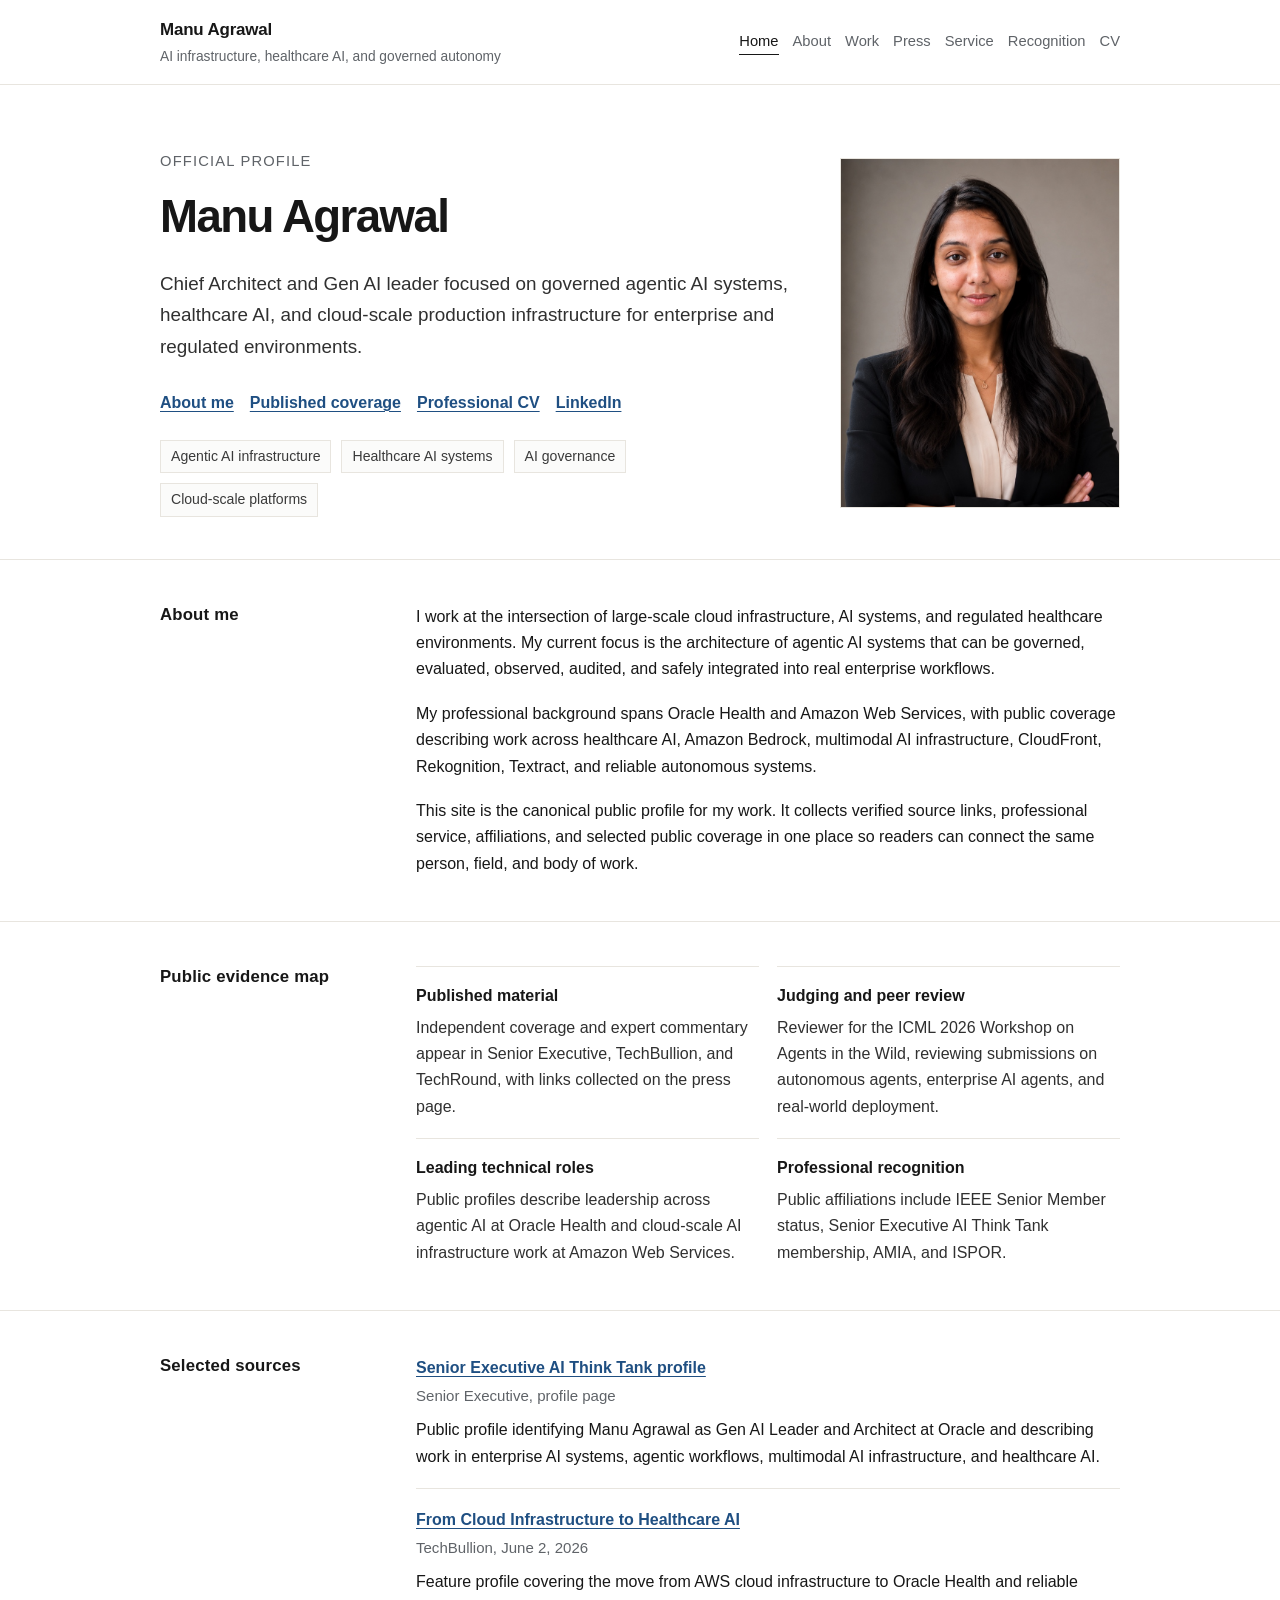
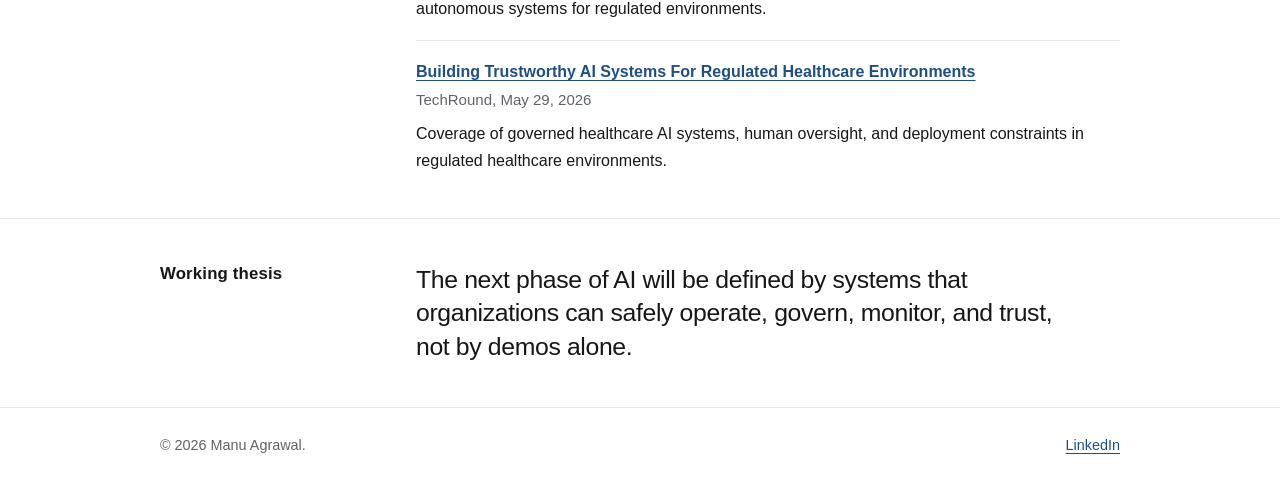
==== index.html @ 9ea57ed4 "updating style and content" ====
<!doctype html>
<html lang="en">
<head>
  <meta charset="utf-8">
  <meta name="viewport" content="width=device-width, initial-scale=1">
  <title>Manu Agrawal | AI Infrastructure, Agentic AI, and Healthcare AI</title>
  <meta name="description" content="Official profile of Manu Agrawal, Chief Architect and Gen AI leader focused on governed agentic AI systems, healthcare AI, cloud infrastructure, and trustworthy enterprise AI deployment.">
  <link rel="canonical" href="https://manuagrawal.com/">
  <meta name="robots" content="index, follow, max-snippet:-1, max-image-preview:large, max-video-preview:-1">
  <meta property="og:type" content="profile">
  <meta property="og:site_name" content="Manu Agrawal">
  <meta property="og:title" content="Manu Agrawal | AI Infrastructure, Agentic AI, and Healthcare AI">
  <meta property="og:description" content="Official profile of Manu Agrawal, Chief Architect and Gen AI leader focused on governed agentic AI systems, healthcare AI, cloud infrastructure, and trustworthy enterprise AI deployment.">
  <meta property="og:url" content="https://manuagrawal.com/">
  <meta name="twitter:card" content="summary">
  <meta name="twitter:title" content="Manu Agrawal | AI Infrastructure, Agentic AI, and Healthcare AI">
  <meta name="twitter:description" content="Official profile of Manu Agrawal, Chief Architect and Gen AI leader focused on governed agentic AI systems, healthcare AI, cloud infrastructure, and trustworthy enterprise AI deployment.">
  <style data-critical-css>
:root {
  --bg: #ffffff;
  --paper: #fbfbfa;
  --ink: #171717;
  --muted: #5f6368;
  --line: #e8e5df;
  --line-strong: #d7d2c8;
  --link: #1f4f82;
  --max: 960px;
  --measure: 720px;
}

* { box-sizing: border-box; }
html { color-scheme: light; }
body {
  margin: 0;
  font-family: -apple-system, BlinkMacSystemFont, "Segoe UI", Roboto, Helvetica, Arial, sans-serif;
  background: var(--bg);
  color: var(--ink);
  line-height: 1.65;
  text-rendering: optimizeLegibility;
  -webkit-font-smoothing: antialiased;
}

a { color: var(--link); text-decoration-thickness: 0.08em; text-underline-offset: 0.18em; }
a:hover { text-decoration-thickness: 0.12em; }

.container { width: min(var(--max), calc(100% - 40px)); margin: 0 auto; }
.skip-link {
  position: absolute;
  top: 8px;
  left: -999px;
  padding: 8px 12px;
  background: var(--ink);
  color: #fff;
  z-index: 10;
}
.skip-link:focus { left: 8px; }

.site-header {
  border-bottom: 1px solid var(--line);
  background: rgba(255, 255, 255, 0.96);
}
.header-inner {
  min-height: 84px;
  display: flex;
  align-items: center;
  justify-content: space-between;
  gap: 28px;
}
.brand {
  color: var(--ink);
  text-decoration: none;
  display: grid;
  gap: 2px;
  min-width: 260px;
}
.brand strong {
  font-size: 1.06rem;
  letter-spacing: -0.01em;
  font-weight: 650;
}
.brand span {
  font-size: 0.86rem;
  color: var(--muted);
}
.nav {
  display: flex;
  flex-wrap: wrap;
  justify-content: flex-end;
  gap: 14px;
  font-size: 0.92rem;
}
.nav a {
  color: var(--muted);
  text-decoration: none;
}
.nav a:hover,
.nav a.active {
  color: var(--ink);
}
.nav a.active {
  border-bottom: 1px solid var(--ink);
}

.hero {
  padding: 64px 0 42px;
  border-bottom: 1px solid var(--line);
}
.hero-profile {
  display: grid;
  grid-template-columns: minmax(0, 1fr) 280px;
  gap: 52px;
  align-items: center;
}
.profile-photo {
  margin: 0;
}
.profile-photo img {
  display: block;
  width: 100%;
  aspect-ratio: 4 / 5;
  object-fit: cover;
  object-position: 40% top;
  border: 1px solid var(--line);
}
.kicker {
  margin: 0 0 18px;
  color: var(--muted);
  font-size: 0.92rem;
  letter-spacing: 0.08em;
  text-transform: uppercase;
}
h1 {
  margin: 0;
  max-width: 760px;
  font-size: clamp(2rem, 4vw, 2.85rem);
  line-height: 1.12;
  letter-spacing: -0.035em;
  font-weight: 650;
}
.lede {
  max-width: var(--measure);
  margin: 26px 0 0;
  color: #303030;
  font-size: clamp(1.05rem, 2vw, 1.18rem);
}
.hero-links {
  margin-top: 28px;
  display: flex;
  flex-wrap: wrap;
  gap: 16px;
}
.hero-links a {
  font-weight: 560;
}
.hero-meta {
  margin-top: 24px;
  display: flex;
  flex-wrap: wrap;
  gap: 10px;
}
.tag {
  display: inline-flex;
  align-items: center;
  min-height: 30px;
  padding: 4px 10px;
  border: 1px solid var(--line);
  color: #3a3a3a;
  background: var(--paper);
  font-size: 0.88rem;
}

.section {
  padding: 44px 0;
  border-bottom: 1px solid var(--line);
}
.section:last-child { border-bottom: 0; }
.section-header {
  display: grid;
  grid-template-columns: 220px minmax(0, 1fr);
  gap: 36px;
  align-items: start;
}
h2 {
  margin: 0;
  font-size: 1.05rem;
  line-height: 1.35;
  letter-spacing: 0.01em;
  font-weight: 650;
}
.section-body {
  max-width: var(--measure);
}
.section-body > :first-child { margin-top: 0; }
.section-body > :last-child { margin-bottom: 0; }
p { margin: 0 0 18px; }
.muted { color: var(--muted); }

.list {
  display: grid;
  gap: 26px;
}
.item {
  padding-bottom: 26px;
  border-bottom: 1px solid var(--line);
}
.item:last-child { border-bottom: 0; padding-bottom: 0; }
.item h3 {
  margin: 0 0 6px;
  font-size: 1rem;
  line-height: 1.4;
  font-weight: 650;
}
.item .meta {
  color: var(--muted);
  margin-bottom: 8px;
  font-size: 0.94rem;
}
.item p { color: #303030; }
.item .links {
  margin-top: 8px;
  display: flex;
  flex-wrap: wrap;
  gap: 12px;
  font-size: 0.94rem;
}

.compact-list {
  list-style: none;
  margin: 0;
  padding: 0;
  display: grid;
  gap: 14px;
}
.compact-list li {
  padding-left: 18px;
  position: relative;
}
.compact-list li::before {
  content: "";
  width: 5px;
  height: 5px;
  border-radius: 50%;
  background: var(--line-strong);
  position: absolute;
  left: 0;
  top: 0.72em;
}

.callout {
  background: var(--paper);
  border: 1px solid var(--line);
  padding: 22px;
  margin-top: 24px;
}
.callout p { margin-bottom: 0; }
.callout ul { margin-bottom: 0; }
.statement {
  margin: 0;
  max-width: 660px;
  font-size: clamp(1.22rem, 2.2vw, 1.55rem);
  line-height: 1.35;
  letter-spacing: -0.015em;
}

.page-title {
  padding: 58px 0 30px;
  border-bottom: 1px solid var(--line);
}
.page-title h1 {
  font-size: clamp(1.9rem, 4vw, 2.55rem);
  max-width: 780px;
}
.page-title p {
  max-width: var(--measure);
  margin: 20px 0 0;
  color: #303030;
  font-size: 1.06rem;
}

.two-column {
  display: grid;
  grid-template-columns: 1fr 1fr;
  gap: 32px;
}
.three-column {
  display: grid;
  grid-template-columns: repeat(3, 1fr);
  gap: 20px;
}
.evidence-grid {
  display: grid;
  grid-template-columns: repeat(2, minmax(0, 1fr));
  gap: 18px;
}
.evidence-card {
  border-top: 1px solid var(--line);
  padding-top: 18px;
}
.evidence-card h3,
.mini-card h3 {
  margin: 0 0 8px;
  font-size: 1rem;
  line-height: 1.35;
}
.evidence-card p,
.mini-card p {
  margin-bottom: 0;
  color: #303030;
}
.mini-card {
  border-top: 1px solid var(--line);
  padding-top: 18px;
}
.source-list {
  list-style: none;
  padding: 0;
  margin: 0;
  display: grid;
  gap: 18px;
}
.source-list li {
  padding-bottom: 18px;
  border-bottom: 1px solid var(--line);
}
.source-list li:last-child {
  border-bottom: 0;
  padding-bottom: 0;
}
.source-list strong {
  display: block;
  margin-bottom: 3px;
}
.source-list span {
  display: block;
  color: var(--muted);
  font-size: 0.94rem;
}
.source-list p {
  margin: 8px 0 0;
}
.cv-list {
  display: grid;
  gap: 18px;
}
.cv-row {
  display: grid;
  grid-template-columns: 190px minmax(0, 1fr);
  gap: 22px;
  padding-bottom: 18px;
  border-bottom: 1px solid var(--line);
}
.cv-row:last-child {
  padding-bottom: 0;
  border-bottom: 0;
}
.cv-row dt {
  color: var(--muted);
}
.cv-row dd {
  margin: 0;
}
.rule-top { border-top: 1px solid var(--line); padding-top: 26px; }

.site-footer {
  border-top: 1px solid var(--line);
  padding: 26px 0;
  color: var(--muted);
  font-size: 0.9rem;
}
.footer-inner {
  display: flex;
  justify-content: space-between;
  gap: 20px;
}
.footer-inner p { margin: 0; }

@media (max-width: 760px) {
  .header-inner { align-items: flex-start; flex-direction: column; padding: 20px 0; }
  .brand { min-width: 0; }
  .nav { justify-content: flex-start; gap: 12px; }
  .hero-profile { grid-template-columns: 1fr; gap: 28px; }
  .profile-photo { max-width: 240px; }
  .hero { padding: 52px 0 34px; }
  .section-header { grid-template-columns: 1fr; gap: 16px; }
  .two-column { grid-template-columns: 1fr; gap: 24px; }
  .three-column,
  .evidence-grid { grid-template-columns: 1fr; }
  .cv-row { grid-template-columns: 1fr; gap: 4px; }
  .footer-inner { flex-direction: column; }
}
  </style>
  <link rel="stylesheet" href="./style.css">
  <script type="application/ld+json">
{
  "@context": "https://schema.org",
  "@graph": [
    {
      "@type": "WebSite",
      "@id": "https://manuagrawal.com/#website",
      "name": "Manu Agrawal",
      "url": "https://manuagrawal.com/"
    },
    {
      "@type": "ProfilePage",
      "@id": "https://manuagrawal.com/#profilepage",
      "url": "https://manuagrawal.com/",
      "name": "Manu Agrawal",
      "dateModified": "2026-06-10",
      "mainEntity": {
        "@id": "https://manuagrawal.com/#person"
      }
    },
    {
      "@type": "Person",
      "@id": "https://manuagrawal.com/#person",
      "name": "Manu Agrawal",
      "url": "https://manuagrawal.com/",
      "image": "https://manuagrawal.com/manu-agrawal-media-cover.jpg",
      "jobTitle": "Chief Architect and Gen AI Leader",
      "description": "AI infrastructure and healthcare AI architect focused on governed agentic AI systems, trustworthy enterprise AI deployment, and cloud-scale production systems.",
      "worksFor": {
        "@type": "Organization",
        "name": "Oracle Health"
      },
      "sameAs": [
        "https://www.linkedin.com/in/manu-agrawal-85867b71/",
        "https://github.com/managraw",
        "https://seniorexecutive.com/profile/Manu-Agrawal-Gen-AI-Leader-Architect-Oracle/a6116e8f-8b82-4f64-97ab-2fc5a77d771b"
      ],
      "knowsAbout": [
        "Agentic AI infrastructure",
        "Healthcare AI systems",
        "AI governance",
        "AI observability",
        "Cloud-scale production systems",
        "Human-in-the-loop automation",
        "Trustworthy AI",
        "Regulated healthcare environments"
      ],
      "subjectOf": [
        {
          "@type": "Article",
          "headline": "Enterprise AI's Next Big Advantage Isn't What You Think",
          "datePublished": "2026-06-04",
          "url": "https://seniorexecutive.com/enterprise-ai-next-big-advantage/",
          "publisher": {
            "@type": "Organization",
            "name": "Senior Executive"
          }
        },
        {
          "@type": "Article",
          "headline": "From Cloud Infrastructure to Healthcare AI: Manu Agrawal's Playbook for Reliable Autonomous Systems",
          "datePublished": "2026-06-02",
          "url": "https://techbullion.com/from-cloud-infrastructure-to-healthcare-ai-manu-agrawals-playbook-for-reliable-autonomous-systems/",
          "publisher": {
            "@type": "Organization",
            "name": "TechBullion"
          }
        },
        {
          "@type": "Article",
          "headline": "Building Trustworthy AI Systems For Regulated Healthcare Environments",
          "datePublished": "2026-05-29",
          "url": "https://techround.co.uk/artificial-intelligence/building-trustworthy-ai-systems-for-regulated-healthcare-environments/",
          "publisher": {
            "@type": "Organization",
            "name": "TechRound"
          }
        }
      ]
    }
  ]
}
  </script>
</head>
<body>
  <a class="skip-link" href="#main">Skip to content</a>
  <header class="site-header">
    <div class="container header-inner">
      <a class="brand" href="./index.html" aria-label="Manu Agrawal home">
        <strong>Manu Agrawal</strong>
        <span>AI infrastructure, healthcare AI, and governed autonomy</span>
      </a>
      <nav class="nav" aria-label="Primary navigation">
        <a class="active" href="./index.html" aria-current="page">Home</a>
        <a href="./about.html">About</a>
        <a href="./work.html">Work</a>
        <a href="./media.html">Press</a>
        <a href="./service.html">Service</a>
        <a href="./recognition.html">Recognition</a>
        <a href="./cv.html">CV</a>
      </nav>
    </div>
  </header>
  <main id="main">
    <section class="hero">
      <div class="container hero-profile">
        <div>
          <p class="kicker">Official profile</p>
          <h1>Manu Agrawal</h1>
          <p class="lede">Chief Architect and Gen AI leader focused on governed agentic AI systems, healthcare AI, and cloud-scale production infrastructure for enterprise and regulated environments.</p>
          <div class="hero-links" aria-label="Selected links">
            <a href="./about.html">About me</a>
            <a href="./media.html">Published coverage</a>
            <a href="./cv.html">Professional CV</a>
            <a href="https://www.linkedin.com/in/manu-agrawal-85867b71/" target="_blank" rel="noopener noreferrer">LinkedIn</a>
          </div>
          <div class="hero-meta" aria-label="Focus areas">
            <span class="tag">Agentic AI infrastructure</span>
            <span class="tag">Healthcare AI systems</span>
            <span class="tag">AI governance</span>
            <span class="tag">Cloud-scale platforms</span>
          </div>
        </div>
        <figure class="profile-photo">
          <img src="./manu-agrawal-media-cover.jpg" alt="Manu Agrawal">
        </figure>
      </div>
    </section>

    <section class="section">
      <div class="container section-header">
        <h2>About me</h2>
        <div class="section-body">
          <p>I work at the intersection of large-scale cloud infrastructure, AI systems, and regulated healthcare environments. My current focus is the architecture of agentic AI systems that can be governed, evaluated, observed, audited, and safely integrated into real enterprise workflows.</p>
          <p>My professional background spans Oracle Health and Amazon Web Services, with public coverage describing work across healthcare AI, Amazon Bedrock, multimodal AI infrastructure, CloudFront, Rekognition, Textract, and reliable autonomous systems.</p>
          <p>This site is the canonical public profile for my work. It collects verified source links, professional service, affiliations, and selected public coverage in one place so readers can connect the same person, field, and body of work.</p>
        </div>
      </div>
    </section>

    <section class="section">
      <div class="container section-header">
        <h2>Public evidence map</h2>
        <div class="section-body evidence-grid">
          <div class="evidence-card">
            <h3>Published material</h3>
            <p>Independent coverage and expert commentary appear in Senior Executive, TechBullion, and TechRound, with links collected on the press page.</p>
          </div>
          <div class="evidence-card">
            <h3>Judging and peer review</h3>
            <p>Reviewer for the ICML 2026 Workshop on Agents in the Wild, reviewing submissions on autonomous agents, enterprise AI agents, and real-world deployment.</p>
          </div>
          <div class="evidence-card">
            <h3>Leading technical roles</h3>
            <p>Public profiles describe leadership across agentic AI at Oracle Health and cloud-scale AI infrastructure work at Amazon Web Services.</p>
          </div>
          <div class="evidence-card">
            <h3>Professional recognition</h3>
            <p>Public affiliations include IEEE Senior Member status, Senior Executive AI Think Tank membership, AMIA, and ISPOR.</p>
          </div>
        </div>
      </div>
    </section>

    <section class="section">
      <div class="container section-header">
        <h2>Selected sources</h2>
        <div class="section-body">
          <ul class="source-list">
            <li>
              <strong><a href="https://seniorexecutive.com/profile/Manu-Agrawal-Gen-AI-Leader-Architect-Oracle/a6116e8f-8b82-4f64-97ab-2fc5a77d771b" target="_blank" rel="noopener noreferrer">Senior Executive AI Think Tank profile</a></strong>
              <span>Senior Executive, profile page</span>
              <p>Public profile identifying Manu Agrawal as Gen AI Leader and Architect at Oracle and describing work in enterprise AI systems, agentic workflows, multimodal AI infrastructure, and healthcare AI.</p>
            </li>
            <li>
              <strong><a href="https://techbullion.com/from-cloud-infrastructure-to-healthcare-ai-manu-agrawals-playbook-for-reliable-autonomous-systems/" target="_blank" rel="noopener noreferrer">From Cloud Infrastructure to Healthcare AI</a></strong>
              <span>TechBullion, June 2, 2026</span>
              <p>Feature profile covering the move from AWS cloud infrastructure to Oracle Health and reliable autonomous systems for regulated environments.</p>
            </li>
            <li>
              <strong><a href="https://techround.co.uk/artificial-intelligence/building-trustworthy-ai-systems-for-regulated-healthcare-environments/" target="_blank" rel="noopener noreferrer">Building Trustworthy AI Systems For Regulated Healthcare Environments</a></strong>
              <span>TechRound, May 29, 2026</span>
              <p>Coverage of governed healthcare AI systems, human oversight, and deployment constraints in regulated healthcare environments.</p>
            </li>
          </ul>
        </div>
      </div>
    </section>

    <section class="section">
      <div class="container section-header">
        <h2>Working thesis</h2>
        <div class="section-body">
          <p class="statement">The next phase of AI will be defined by systems that organizations can safely operate, govern, monitor, and trust, not by demos alone.</p>
        </div>
      </div>
    </section>
  </main>
  <footer class="site-footer">
    <div class="container footer-inner">
      <p>&copy; 2026 Manu Agrawal.</p>
      <p><a href="https://www.linkedin.com/in/manu-agrawal-85867b71/" target="_blank" rel="noopener noreferrer">LinkedIn</a></p>
    </div>
  </footer>
</body>
</html>
---- style.css ----
:root {
  --bg: #ffffff;
  --paper: #fbfbfa;
  --ink: #171717;
  --muted: #5f6368;
  --line: #e8e5df;
  --line-strong: #d7d2c8;
  --link: #1f4f82;
  --max: 960px;
  --measure: 720px;
}

* { box-sizing: border-box; }
html { color-scheme: light; }
body {
  margin: 0;
  font-family: -apple-system, BlinkMacSystemFont, "Segoe UI", Roboto, Helvetica, Arial, sans-serif;
  background: var(--bg);
  color: var(--ink);
  line-height: 1.65;
  text-rendering: optimizeLegibility;
  -webkit-font-smoothing: antialiased;
}

a { color: var(--link); text-decoration-thickness: 0.08em; text-underline-offset: 0.18em; }
a:hover { text-decoration-thickness: 0.12em; }

.container { width: min(var(--max), calc(100% - 40px)); margin: 0 auto; }
.skip-link {
  position: absolute;
  top: 8px;
  left: -999px;
  padding: 8px 12px;
  background: var(--ink);
  color: #fff;
  z-index: 10;
}
.skip-link:focus { left: 8px; }

.site-header {
  border-bottom: 1px solid var(--line);
  background: rgba(255, 255, 255, 0.96);
}
.header-inner {
  min-height: 84px;
  display: flex;
  align-items: center;
  justify-content: space-between;
  gap: 28px;
}
.brand {
  color: var(--ink);
  text-decoration: none;
  display: grid;
  gap: 2px;
  min-width: 260px;
}
.brand strong {
  font-size: 1.06rem;
  letter-spacing: -0.01em;
  font-weight: 650;
}
.brand span {
  font-size: 0.86rem;
  color: var(--muted);
}
.nav {
  display: flex;
  flex-wrap: wrap;
  justify-content: flex-end;
  gap: 14px;
  font-size: 0.92rem;
}
.nav a {
  color: var(--muted);
  text-decoration: none;
}
.nav a:hover,
.nav a.active {
  color: var(--ink);
}
.nav a.active {
  border-bottom: 1px solid var(--ink);
}

.hero {
  padding: 64px 0 42px;
  border-bottom: 1px solid var(--line);
}
.hero-profile {
  display: grid;
  grid-template-columns: minmax(0, 1fr) 280px;
  gap: 52px;
  align-items: center;
}
.profile-photo {
  margin: 0;
}
.profile-photo img {
  display: block;
  width: 100%;
  aspect-ratio: 4 / 5;
  object-fit: cover;
  object-position: 40% top;
  border: 1px solid var(--line);
}
.kicker {
  margin: 0 0 18px;
  color: var(--muted);
  font-size: 0.92rem;
  letter-spacing: 0.08em;
  text-transform: uppercase;
}
h1 {
  margin: 0;
  max-width: 760px;
  font-size: clamp(2rem, 4vw, 2.85rem);
  line-height: 1.12;
  letter-spacing: -0.035em;
  font-weight: 650;
}
.lede {
  max-width: var(--measure);
  margin: 26px 0 0;
  color: #303030;
  font-size: clamp(1.05rem, 2vw, 1.18rem);
}
.hero-links {
  margin-top: 28px;
  display: flex;
  flex-wrap: wrap;
  gap: 16px;
}
.hero-links a {
  font-weight: 560;
}
.hero-meta {
  margin-top: 24px;
  display: flex;
  flex-wrap: wrap;
  gap: 10px;
}
.tag {
  display: inline-flex;
  align-items: center;
  min-height: 30px;
  padding: 4px 10px;
  border: 1px solid var(--line);
  color: #3a3a3a;
  background: var(--paper);
  font-size: 0.88rem;
}

.section {
  padding: 44px 0;
  border-bottom: 1px solid var(--line);
}
.section:last-child { border-bottom: 0; }
.section-header {
  display: grid;
  grid-template-columns: 220px minmax(0, 1fr);
  gap: 36px;
  align-items: start;
}
h2 {
  margin: 0;
  font-size: 1.05rem;
  line-height: 1.35;
  letter-spacing: 0.01em;
  font-weight: 650;
}
.section-body {
  max-width: var(--measure);
}
.section-body > :first-child { margin-top: 0; }
.section-body > :last-child { margin-bottom: 0; }
p { margin: 0 0 18px; }
.muted { color: var(--muted); }

.list {
  display: grid;
  gap: 26px;
}
.item {
  padding-bottom: 26px;
  border-bottom: 1px solid var(--line);
}
.item:last-child { border-bottom: 0; padding-bottom: 0; }
.item h3 {
  margin: 0 0 6px;
  font-size: 1rem;
  line-height: 1.4;
  font-weight: 650;
}
.item .meta {
  color: var(--muted);
  margin-bottom: 8px;
  font-size: 0.94rem;
}
.item p { color: #303030; }
.item .links {
  margin-top: 8px;
  display: flex;
  flex-wrap: wrap;
  gap: 12px;
  font-size: 0.94rem;
}

.compact-list {
  list-style: none;
  margin: 0;
  padding: 0;
  display: grid;
  gap: 14px;
}
.compact-list li {
  padding-left: 18px;
  position: relative;
}
.compact-list li::before {
  content: "";
  width: 5px;
  height: 5px;
  border-radius: 50%;
  background: var(--line-strong);
  position: absolute;
  left: 0;
  top: 0.72em;
}

.callout {
  background: var(--paper);
  border: 1px solid var(--line);
  padding: 22px;
  margin-top: 24px;
}
.callout p { margin-bottom: 0; }
.callout ul { margin-bottom: 0; }
.statement {
  margin: 0;
  max-width: 660px;
  font-size: clamp(1.22rem, 2.2vw, 1.55rem);
  line-height: 1.35;
  letter-spacing: -0.015em;
}

.page-title {
  padding: 58px 0 30px;
  border-bottom: 1px solid var(--line);
}
.page-title h1 {
  font-size: clamp(1.9rem, 4vw, 2.55rem);
  max-width: 780px;
}
.page-title p {
  max-width: var(--measure);
  margin: 20px 0 0;
  color: #303030;
  font-size: 1.06rem;
}

.two-column {
  display: grid;
  grid-template-columns: 1fr 1fr;
  gap: 32px;
}
.three-column {
  display: grid;
  grid-template-columns: repeat(3, 1fr);
  gap: 20px;
}
.evidence-grid {
  display: grid;
  grid-template-columns: repeat(2, minmax(0, 1fr));
  gap: 18px;
}
.evidence-card {
  border-top: 1px solid var(--line);
  padding-top: 18px;
}
.evidence-card h3,
.mini-card h3 {
  margin: 0 0 8px;
  font-size: 1rem;
  line-height: 1.35;
}
.evidence-card p,
.mini-card p {
  margin-bottom: 0;
  color: #303030;
}
.mini-card {
  border-top: 1px solid var(--line);
  padding-top: 18px;
}
.source-list {
  list-style: none;
  padding: 0;
  margin: 0;
  display: grid;
  gap: 18px;
}
.source-list li {
  padding-bottom: 18px;
  border-bottom: 1px solid var(--line);
}
.source-list li:last-child {
  border-bottom: 0;
  padding-bottom: 0;
}
.source-list strong {
  display: block;
  margin-bottom: 3px;
}
.source-list span {
  display: block;
  color: var(--muted);
  font-size: 0.94rem;
}
.source-list p {
  margin: 8px 0 0;
}
.cv-list {
  display: grid;
  gap: 18px;
}
.cv-row {
  display: grid;
  grid-template-columns: 190px minmax(0, 1fr);
  gap: 22px;
  padding-bottom: 18px;
  border-bottom: 1px solid var(--line);
}
.cv-row:last-child {
  padding-bottom: 0;
  border-bottom: 0;
}
.cv-row dt {
  color: var(--muted);
}
.cv-row dd {
  margin: 0;
}
.rule-top { border-top: 1px solid var(--line); padding-top: 26px; }

.site-footer {
  border-top: 1px solid var(--line);
  padding: 26px 0;
  color: var(--muted);
  font-size: 0.9rem;
}
.footer-inner {
  display: flex;
  justify-content: space-between;
  gap: 20px;
}
.footer-inner p { margin: 0; }

@media (max-width: 760px) {
  .header-inner { align-items: flex-start; flex-direction: column; padding: 20px 0; }
  .brand { min-width: 0; }
  .nav { justify-content: flex-start; gap: 12px; }
  .hero-profile { grid-template-columns: 1fr; gap: 28px; }
  .profile-photo { max-width: 240px; }
  .hero { padding: 52px 0 34px; }
  .section-header { grid-template-columns: 1fr; gap: 16px; }
  .two-column { grid-template-columns: 1fr; gap: 24px; }
  .three-column,
  .evidence-grid { grid-template-columns: 1fr; }
  .cv-row { grid-template-columns: 1fr; gap: 4px; }
  .footer-inner { flex-direction: column; }
}
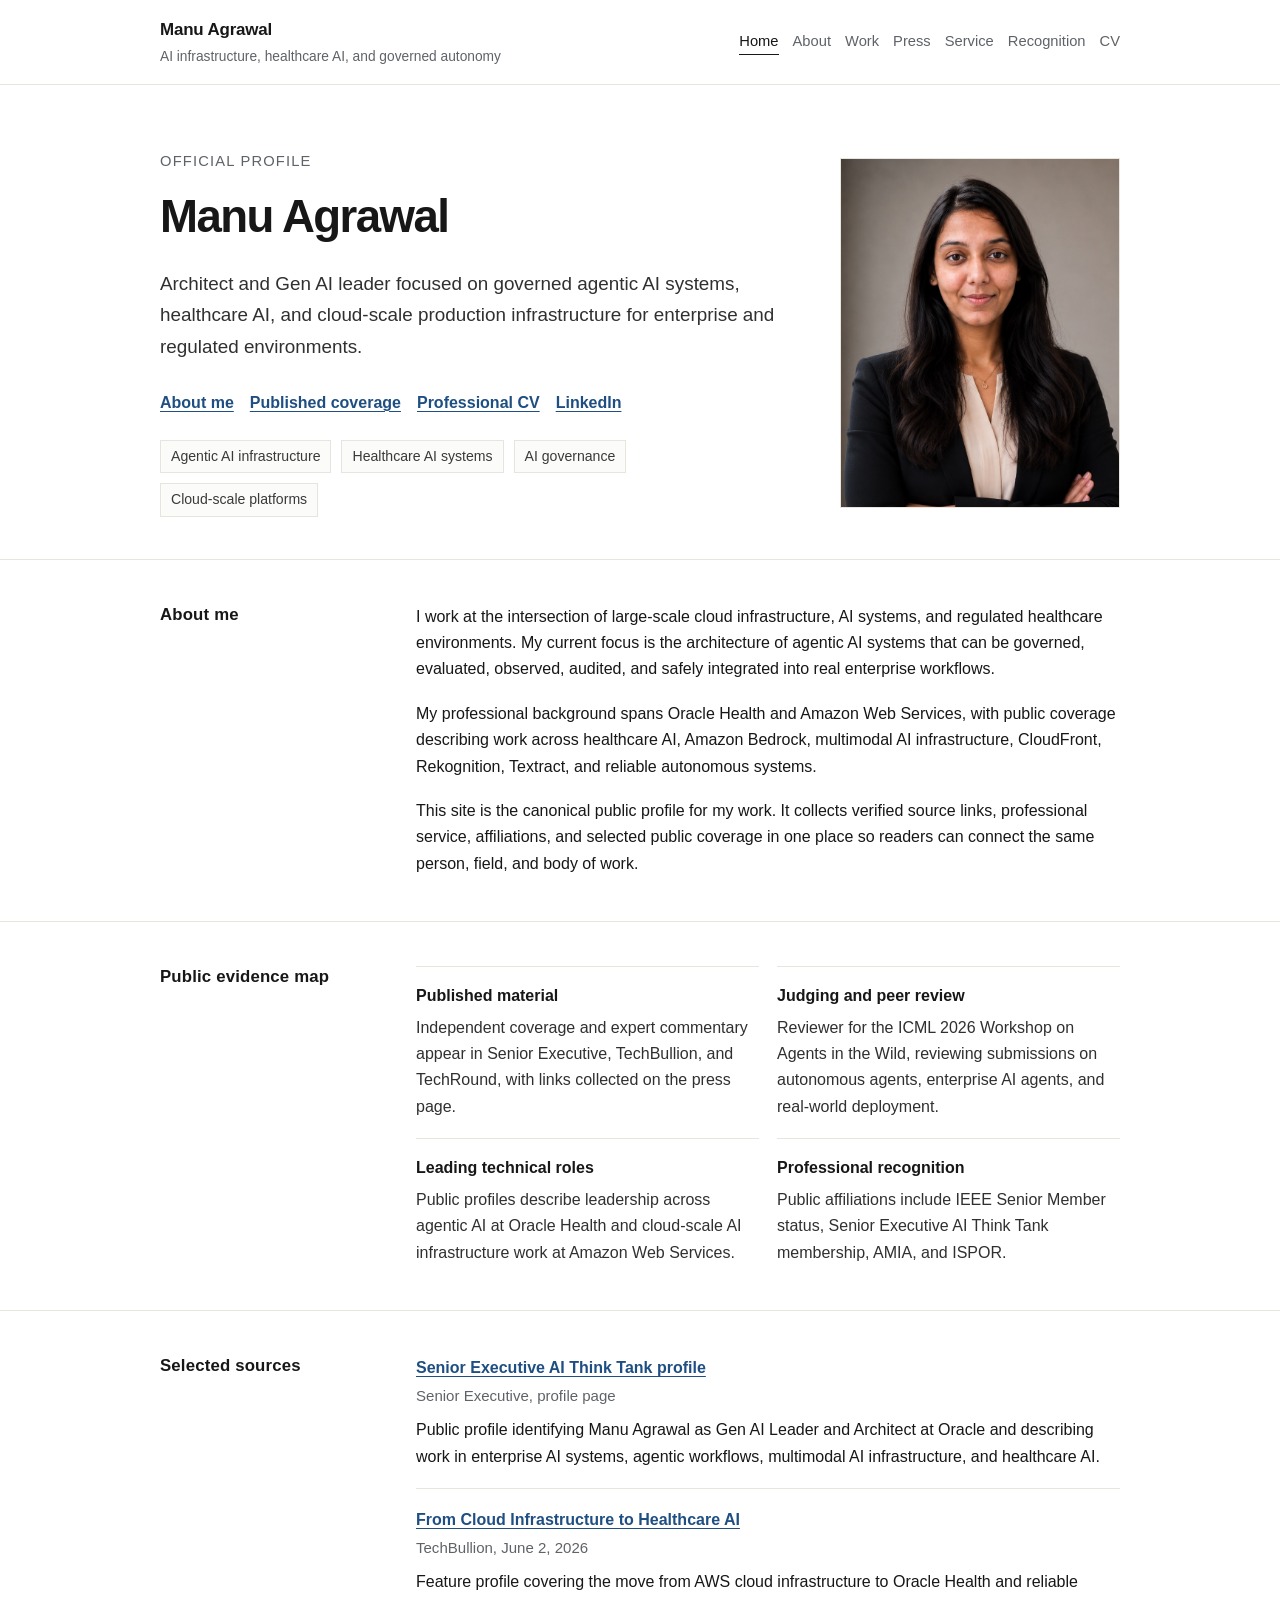
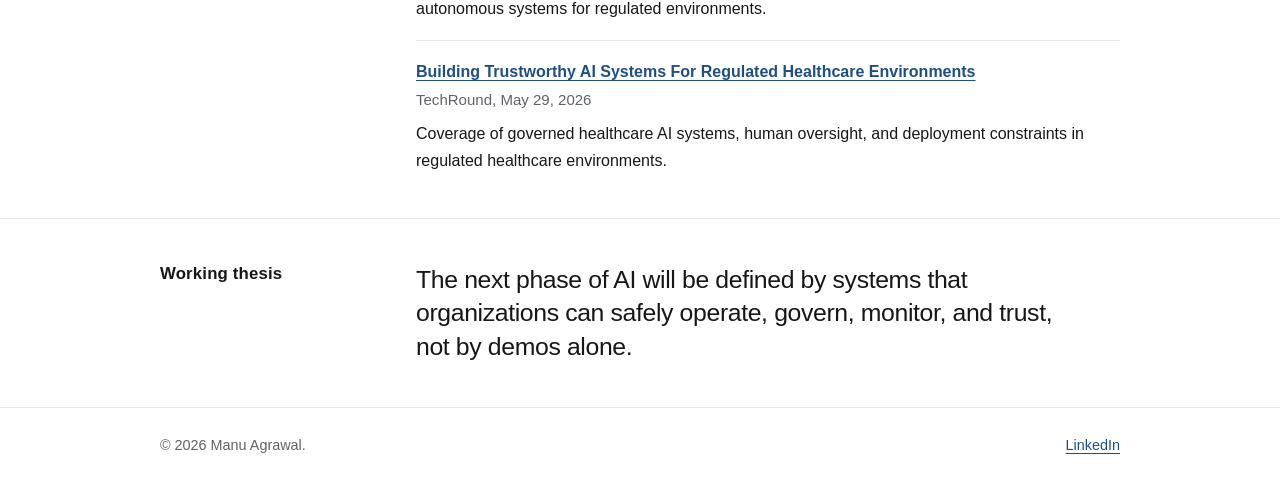
==== commit cfa254e1: "Update index.html" ====
--- a/index.html
+++ b/index.html
@@ -4,17 +4,17 @@
   <meta charset="utf-8">
   <meta name="viewport" content="width=device-width, initial-scale=1">
   <title>Manu Agrawal | AI Infrastructure, Agentic AI, and Healthcare AI</title>
-  <meta name="description" content="Official profile of Manu Agrawal, Chief Architect and Gen AI leader focused on governed agentic AI systems, healthcare AI, cloud infrastructure, and trustworthy enterprise AI deployment.">
+  <meta name="description" content="Official profile of Manu Agrawal, Architect and Gen AI leader focused on governed agentic AI systems, healthcare AI, cloud infrastructure, and trustworthy enterprise AI deployment.">
   <link rel="canonical" href="https://manuagrawal.com/">
   <meta name="robots" content="index, follow, max-snippet:-1, max-image-preview:large, max-video-preview:-1">
   <meta property="og:type" content="profile">
   <meta property="og:site_name" content="Manu Agrawal">
   <meta property="og:title" content="Manu Agrawal | AI Infrastructure, Agentic AI, and Healthcare AI">
-  <meta property="og:description" content="Official profile of Manu Agrawal, Chief Architect and Gen AI leader focused on governed agentic AI systems, healthcare AI, cloud infrastructure, and trustworthy enterprise AI deployment.">
+  <meta property="og:description" content="Official profile of Manu Agrawal, Architect and Gen AI leader focused on governed agentic AI systems, healthcare AI, cloud infrastructure, and trustworthy enterprise AI deployment.">
   <meta property="og:url" content="https://manuagrawal.com/">
   <meta name="twitter:card" content="summary">
   <meta name="twitter:title" content="Manu Agrawal | AI Infrastructure, Agentic AI, and Healthcare AI">
-  <meta name="twitter:description" content="Official profile of Manu Agrawal, Chief Architect and Gen AI leader focused on governed agentic AI systems, healthcare AI, cloud infrastructure, and trustworthy enterprise AI deployment.">
+  <meta name="twitter:description" content="Official profile of Manu Agrawal, Architect and Gen AI leader focused on governed agentic AI systems, healthcare AI, cloud infrastructure, and trustworthy enterprise AI deployment.">
   <style data-critical-css>
 :root {
   --bg: #ffffff;
@@ -416,7 +416,7 @@
       "name": "Manu Agrawal",
       "url": "https://manuagrawal.com/",
       "image": "https://manuagrawal.com/manu-agrawal-media-cover.jpg",
-      "jobTitle": "Chief Architect and Gen AI Leader",
+      "jobTitle": "Architect and Gen AI Leader",
       "description": "AI infrastructure and healthcare AI architect focused on governed agentic AI systems, trustworthy enterprise AI deployment, and cloud-scale production systems.",
       "worksFor": {
         "@type": "Organization",
@@ -499,7 +499,7 @@
         <div>
           <p class="kicker">Official profile</p>
           <h1>Manu Agrawal</h1>
-          <p class="lede">Chief Architect and Gen AI leader focused on governed agentic AI systems, healthcare AI, and cloud-scale production infrastructure for enterprise and regulated environments.</p>
+          <p class="lede">Architect and Gen AI leader focused on governed agentic AI systems, healthcare AI, and cloud-scale production infrastructure for enterprise and regulated environments.</p>
           <div class="hero-links" aria-label="Selected links">
             <a href="./about.html">About me</a>
             <a href="./media.html">Published coverage</a>
@@ -591,7 +591,7 @@
   <footer class="site-footer">
     <div class="container footer-inner">
       <p>&copy; 2026 Manu Agrawal.</p>
-      <p><a href="https://www.linkedin.com/in/manu-agrawal-85867b71/" target="_blank" rel="noopener noreferrer">LinkedIn</a></p>
+      <p><a href="https://www.linkedin.com/in/manu-agrawal-85867b71" target="_blank" rel="noopener noreferrer">LinkedIn</a></p>
     </div>
   </footer>
 </body>
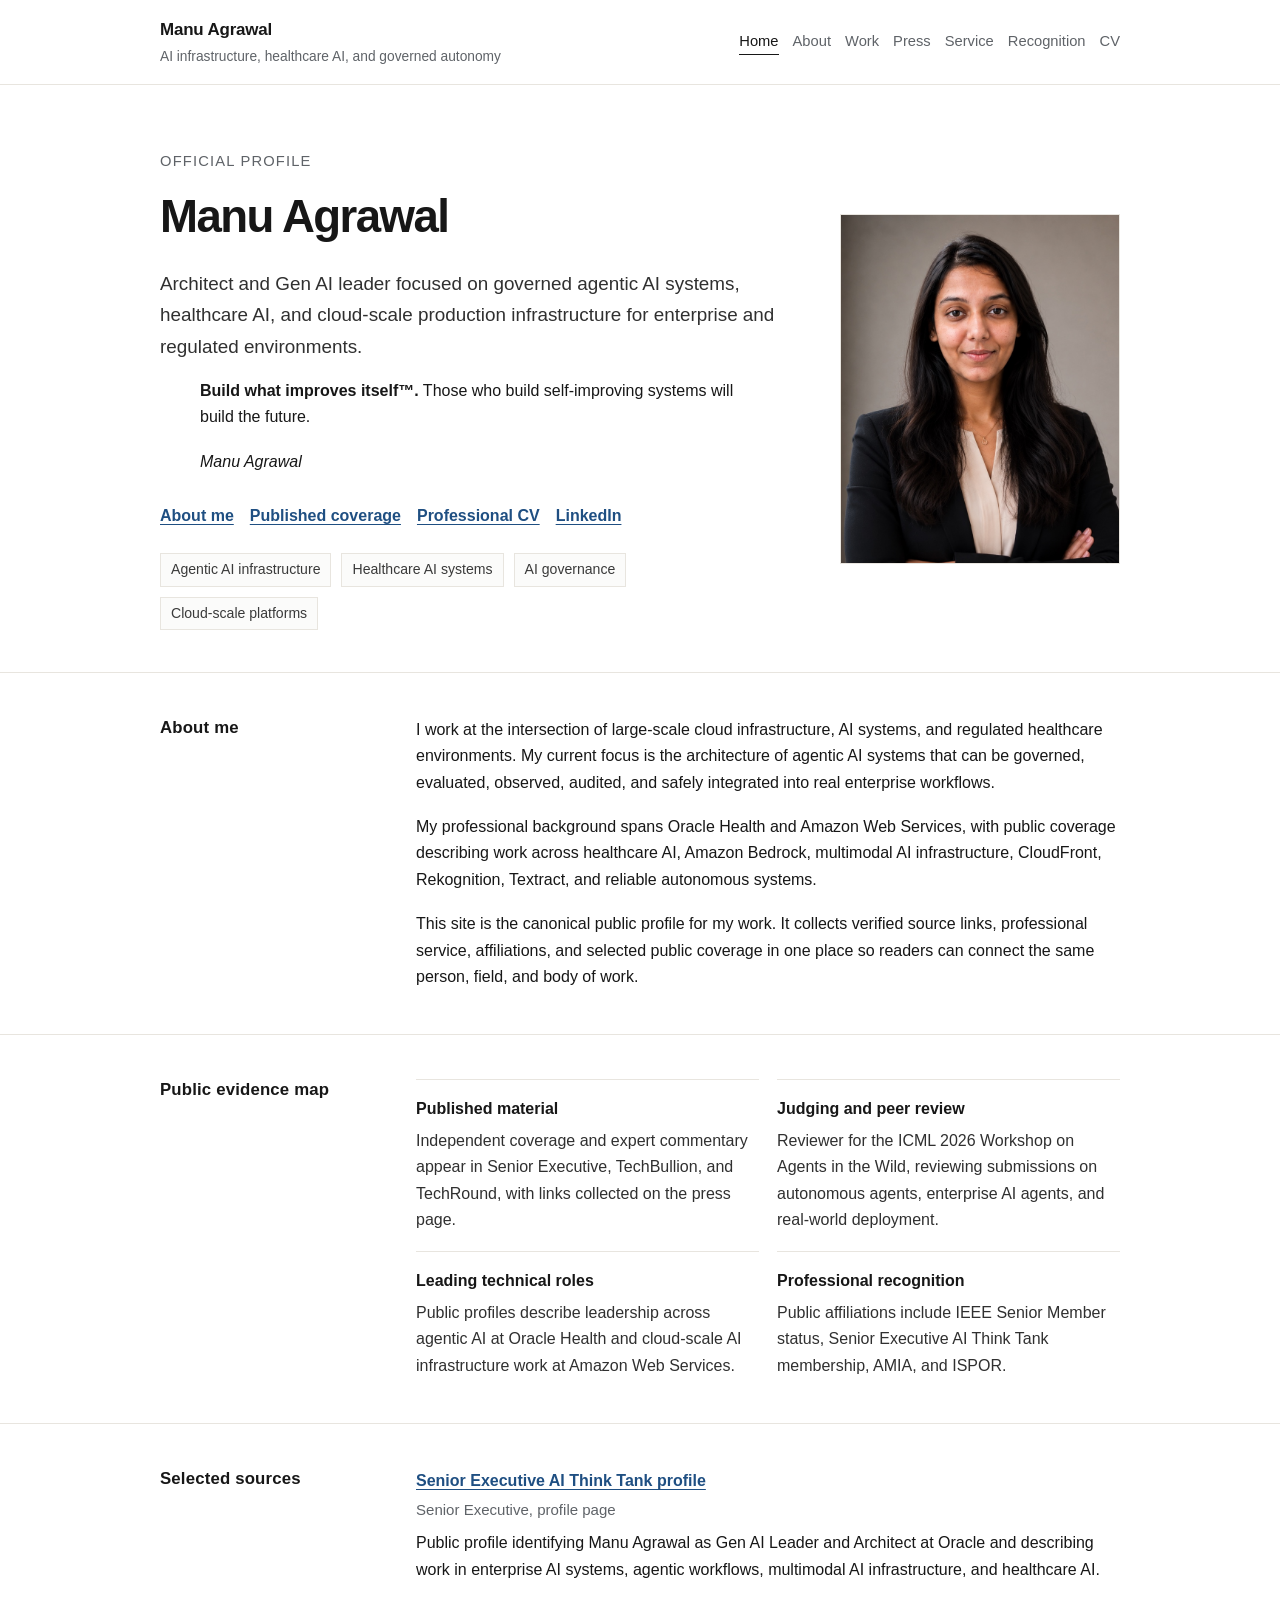
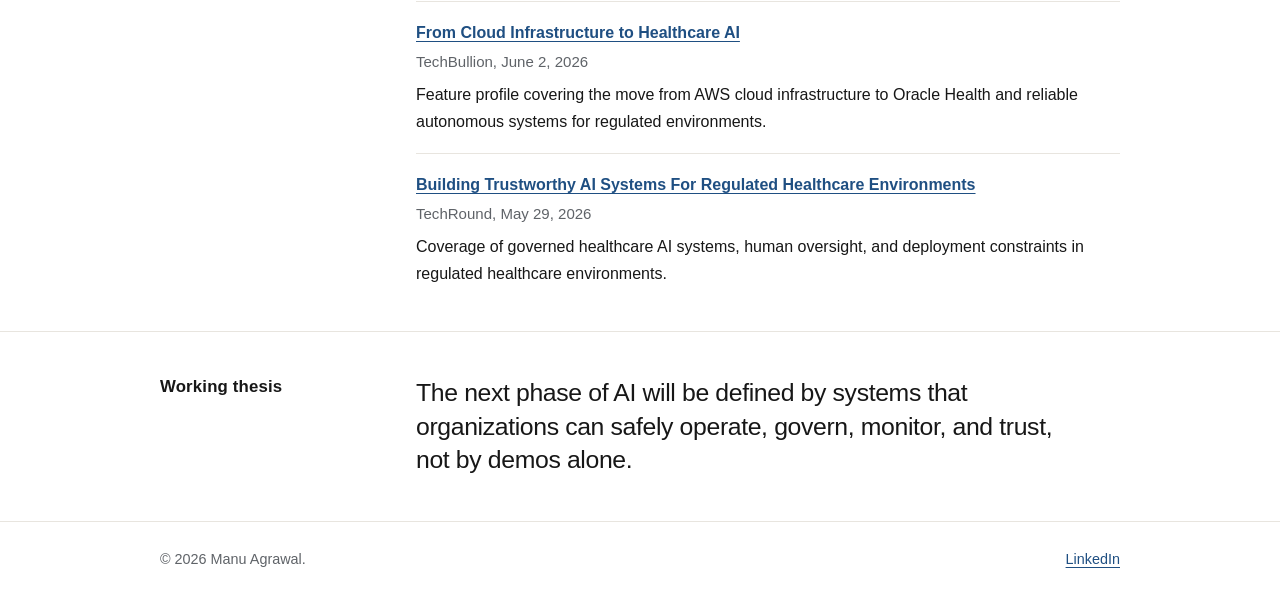
==== commit 672e4c87: "Update index.html" ====
--- a/index.html
+++ b/index.html
@@ -500,6 +500,10 @@
           <p class="kicker">Official profile</p>
           <h1>Manu Agrawal</h1>
           <p class="lede">Architect and Gen AI leader focused on governed agentic AI systems, healthcare AI, and cloud-scale production infrastructure for enterprise and regulated environments.</p>
+          <blockquote class="signature-quote">
+            <p><strong>Build what improves itself&trade;.</strong> Those who build self-improving systems will build the future.</p>
+            <cite>Manu Agrawal</cite>
+          </blockquote>
           <div class="hero-links" aria-label="Selected links">
             <a href="./about.html">About me</a>
             <a href="./media.html">Published coverage</a>
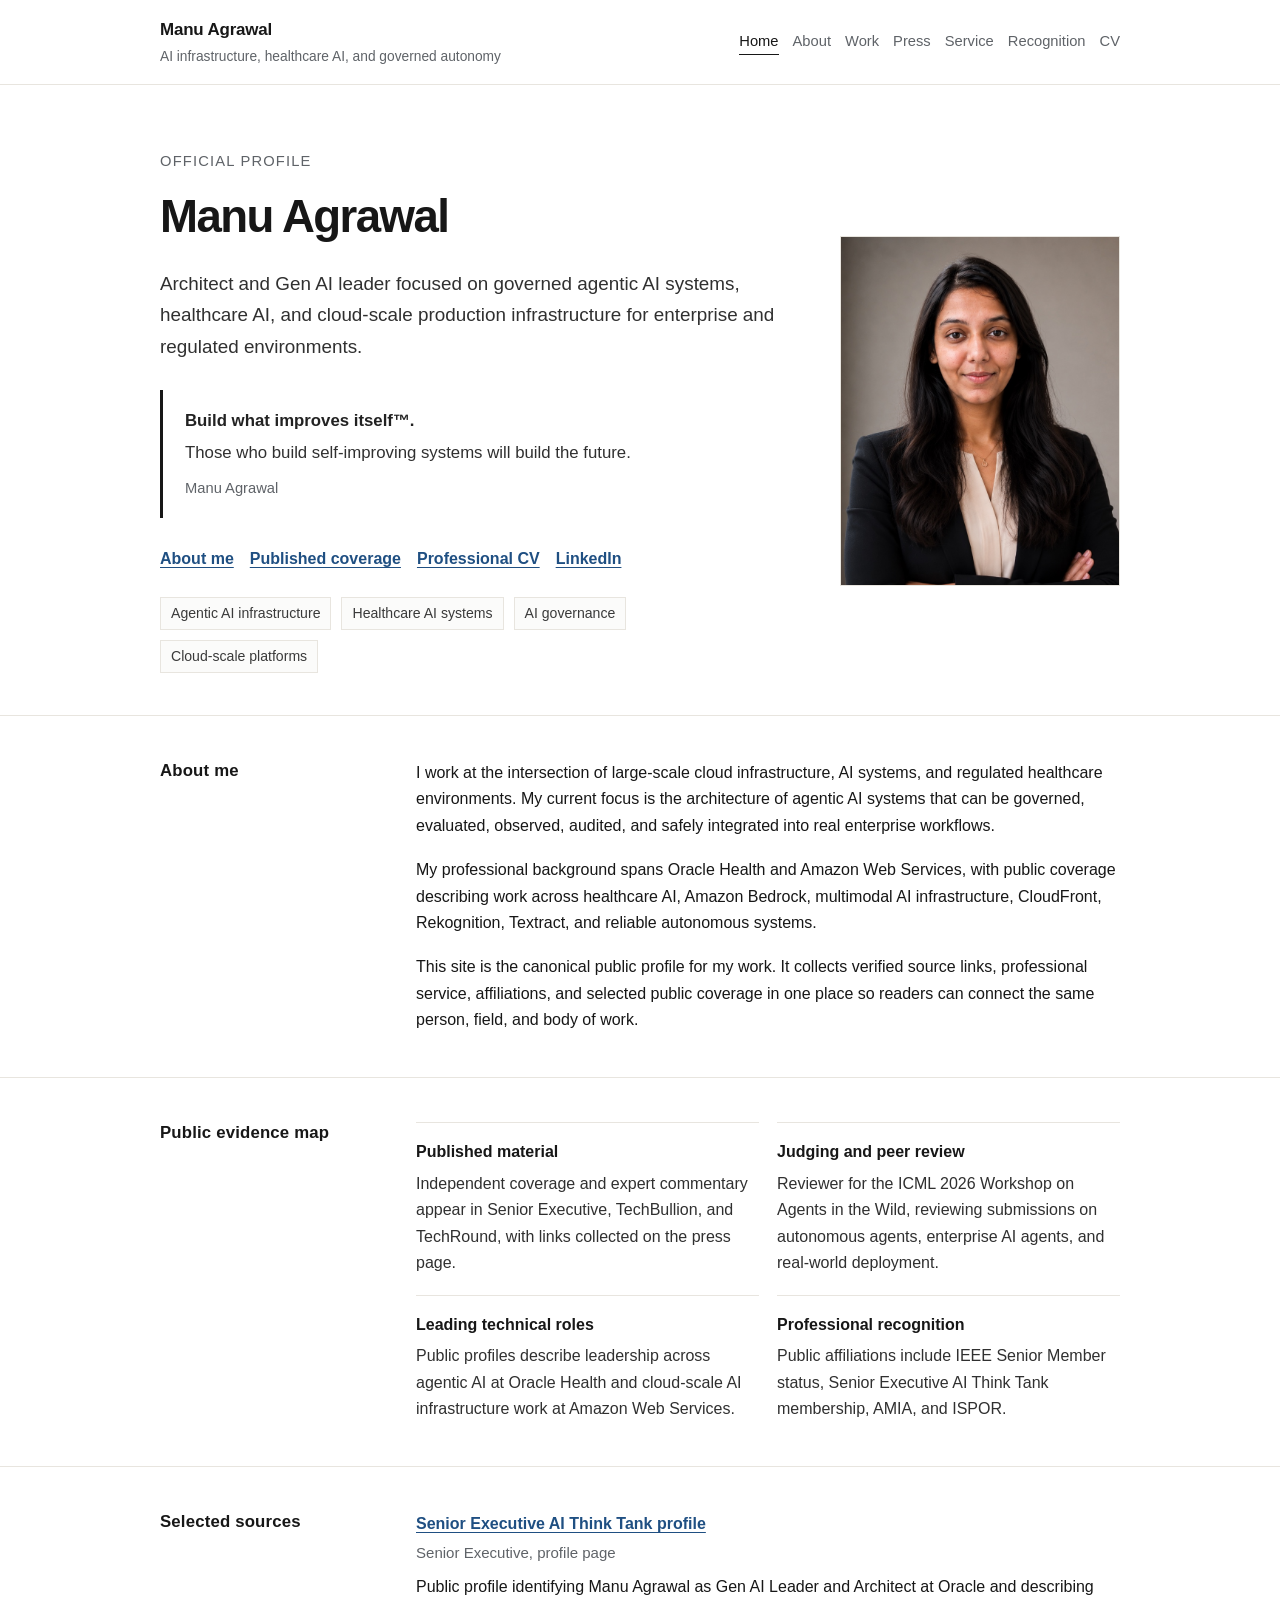
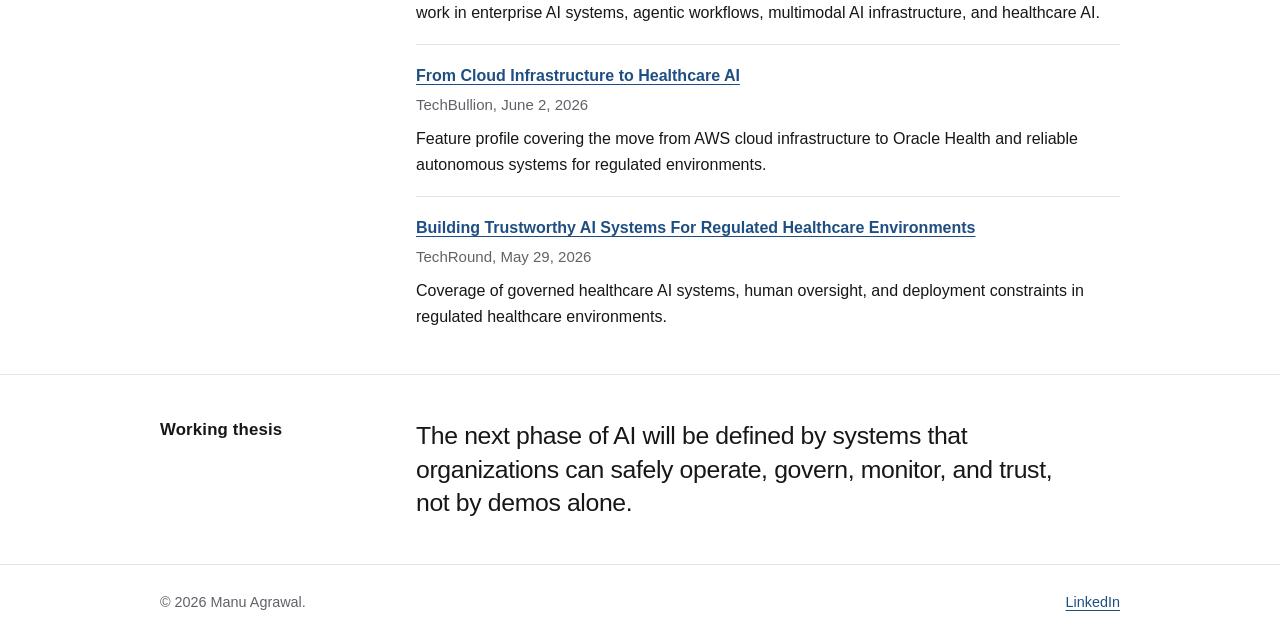
==== commit a59f1dc0: "Update index.html" ====
--- a/index.html
+++ b/index.html
@@ -143,6 +143,33 @@
   color: #303030;
   font-size: clamp(1.05rem, 2vw, 1.18rem);
 }
+.signature-quote {
+  max-width: var(--measure);
+  margin: 28px 0 0;
+  padding: 18px 0 18px 22px;
+  border-left: 3px solid var(--ink);
+  color: #222;
+}
+.signature-quote p {
+  margin: 0;
+  font-size: 1.05rem;
+  line-height: 1.55;
+}
+.signature-quote strong {
+  font-weight: 650;
+}
+.signature-quote .quote-support {
+  display: block;
+  margin-top: 6px;
+  color: #303030;
+}
+.signature-quote cite {
+  display: block;
+  margin-top: 10px;
+  color: var(--muted);
+  font-size: 0.92rem;
+  font-style: normal;
+}    
 .hero-links {
   margin-top: 28px;
   display: flex;
@@ -501,7 +528,7 @@
           <h1>Manu Agrawal</h1>
           <p class="lede">Architect and Gen AI leader focused on governed agentic AI systems, healthcare AI, and cloud-scale production infrastructure for enterprise and regulated environments.</p>
           <blockquote class="signature-quote">
-            <p><strong>Build what improves itself&trade;.</strong> Those who build self-improving systems will build the future.</p>
+            <p><strong>Build what improves itself&trade;.</strong><span class="quote-support">Those who build self-improving systems will build the future.</span></p>
             <cite>Manu Agrawal</cite>
           </blockquote>
           <div class="hero-links" aria-label="Selected links">
--- a/style.css
+++ b/style.css
@@ -124,6 +124,28 @@
   margin: 26px 0 0;
   color: #303030;
   font-size: clamp(1.05rem, 2vw, 1.18rem);
+}
+.signature-quote {
+  max-width: var(--measure);
+  margin: 28px 0 0;
+  padding: 18px 0 18px 22px;
+  border-left: 3px solid var(--ink);
+  color: #222;
+}
+.signature-quote p {
+  margin: 0;
+  font-size: 1.05rem;
+  line-height: 1.55;
+}
+.signature-quote strong {
+  font-weight: 650;
+}
+.signature-quote cite {
+  display: block;
+  margin-top: 10px;
+  color: var(--muted);
+  font-size: 0.92rem;
+  font-style: normal;
 }
 .hero-links {
   margin-top: 28px;
